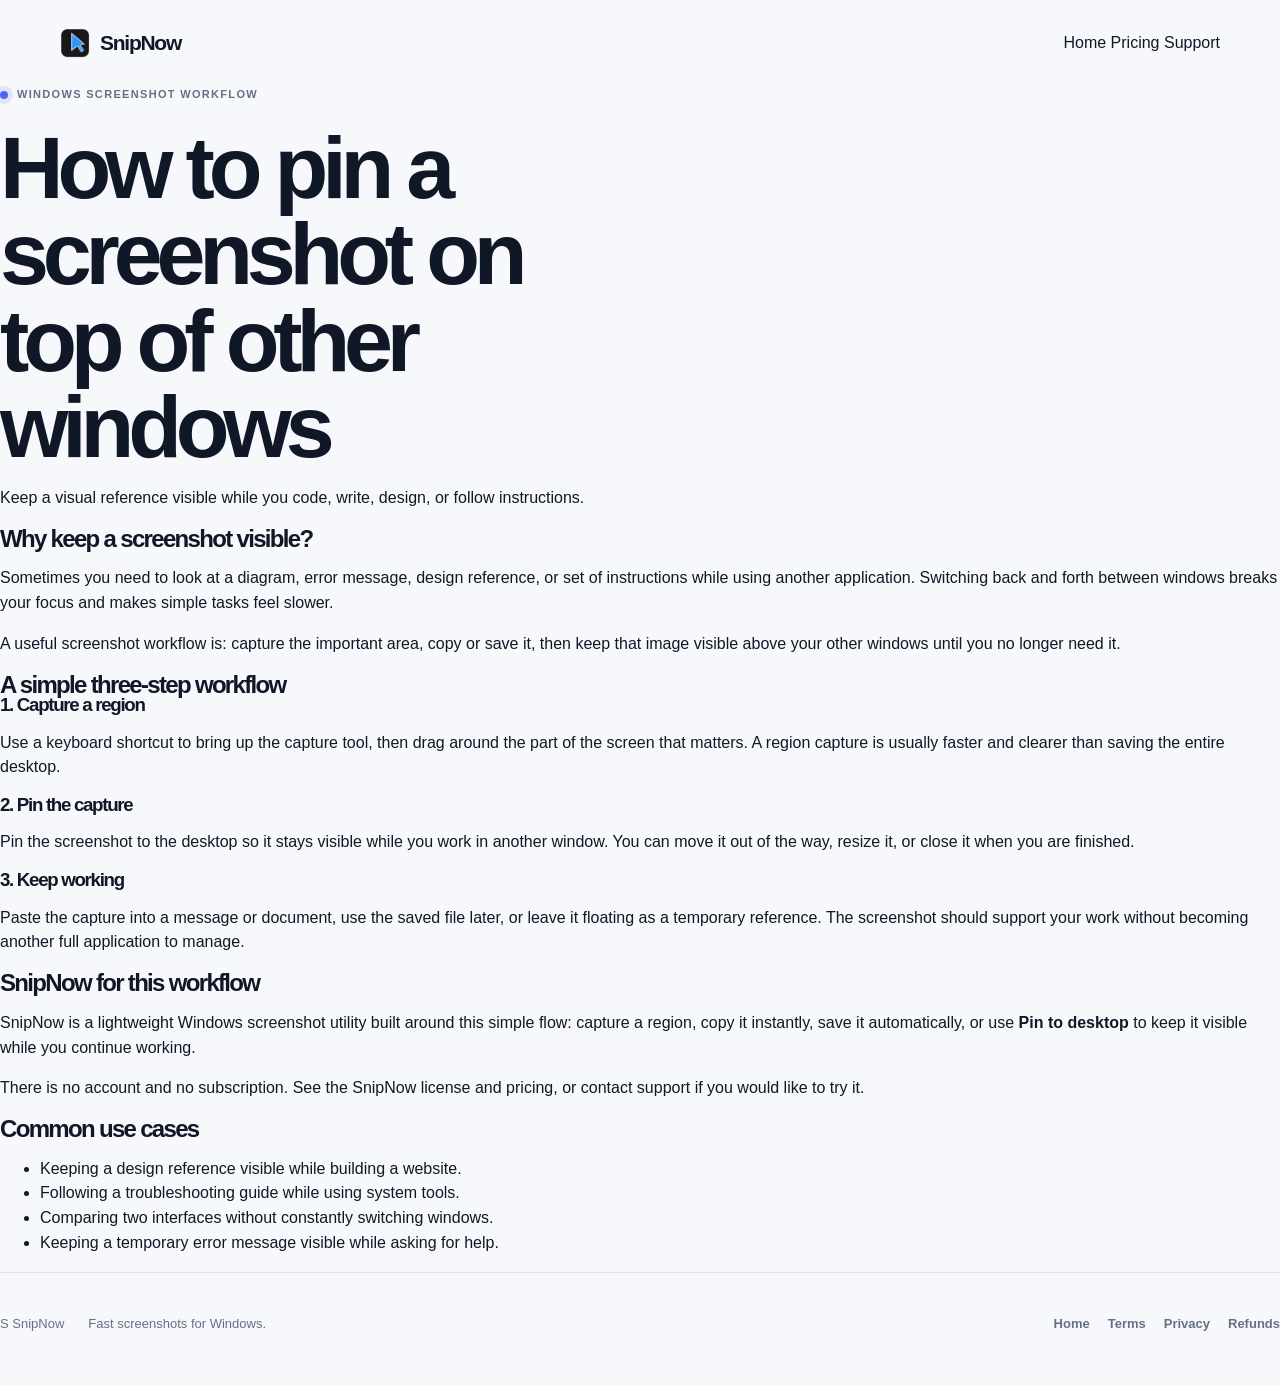
==== pin-screenshot-windows.html @ b0346d0e "Add free SEO and launch marketing assets" ====
<!doctype html>
<html lang="en">
  <head>
    <meta charset="utf-8" />
    <meta name="viewport" content="width=device-width, initial-scale=1" />
    <link rel="icon" href="logo.ico" />
    <link rel="canonical" href="https://johnwish1590.github.io/SnipNow/pin-screenshot-windows.html" />
    <meta name="description" content="Learn how to keep a screenshot visible above other windows on Windows while you work." />
    <meta property="og:title" content="How to Pin a Screenshot on Windows — SnipNow" />
    <meta property="og:description" content="A simple workflow for capturing a reference image and keeping it visible while you work." />
    <title>How to Pin a Screenshot on Windows — SnipNow</title>
    <link rel="preconnect" href="https://fonts.googleapis.com" />
    <link rel="preconnect" href="https://fonts.gstatic.com" crossorigin />
    <link href="https://fonts.googleapis.com/css2?family=DM+Sans:wght@400;500;600;700&family=Space+Grotesk:wght@500;600;700&display=swap" rel="stylesheet" />
    <link rel="stylesheet" href="styles.css" />
    <link rel="stylesheet" href="legal.css" />
  </head>
  <body class="legal-page">
    <header class="site-header legal-header">
      <a class="brand" href="index.html" aria-label="SnipNow home">
        <img src="logo.ico" alt="" />
        <span>SnipNow</span>
      </a>
      <nav class="legal-nav" aria-label="SnipNow navigation">
        <a href="index.html">Home</a>
        <a href="index.html#pricing">Pricing</a>
        <a href="mailto:johnwish1590@hotmail.com">Support</a>
      </nav>
    </header>

    <main class="legal-shell">
      <div class="legal-intro">
        <p class="eyebrow"><span class="eyebrow-dot"></span> Windows screenshot workflow</p>
        <h1>How to pin a screenshot on top of other windows</h1>
        <p class="legal-updated">Keep a visual reference visible while you code, write, design, or follow instructions.</p>
      </div>

      <article class="legal-content">
        <h2>Why keep a screenshot visible?</h2>
        <p>Sometimes you need to look at a diagram, error message, design reference, or set of instructions while using another application. Switching back and forth between windows breaks your focus and makes simple tasks feel slower.</p>
        <p>A useful screenshot workflow is: capture the important area, copy or save it, then keep that image visible above your other windows until you no longer need it.</p>

        <h2>A simple three-step workflow</h2>
        <h3>1. Capture a region</h3>
        <p>Use a keyboard shortcut to bring up the capture tool, then drag around the part of the screen that matters. A region capture is usually faster and clearer than saving the entire desktop.</p>

        <h3>2. Pin the capture</h3>
        <p>Pin the screenshot to the desktop so it stays visible while you work in another window. You can move it out of the way, resize it, or close it when you are finished.</p>

        <h3>3. Keep working</h3>
        <p>Paste the capture into a message or document, use the saved file later, or leave it floating as a temporary reference. The screenshot should support your work without becoming another full application to manage.</p>

        <h2>SnipNow for this workflow</h2>
        <p>SnipNow is a lightweight Windows screenshot utility built around this simple flow: capture a region, copy it instantly, save it automatically, or use <strong>Pin to desktop</strong> to keep it visible while you continue working.</p>
        <p>There is no account and no subscription. <a href="index.html#pricing">See the SnipNow license and pricing</a>, or <a href="mailto:johnwish1590@hotmail.com">contact support</a> if you would like to try it.</p>

        <h2>Common use cases</h2>
        <ul>
          <li>Keeping a design reference visible while building a website.</li>
          <li>Following a troubleshooting guide while using system tools.</li>
          <li>Comparing two interfaces without constantly switching windows.</li>
          <li>Keeping a temporary error message visible while asking for help.</li>
        </ul>
      </article>
    </main>

    <footer class="site-footer legal-footer legal-shell">
      <div class="footer-brand"><span class="footer-mark">S</span> SnipNow</div>
      <p>Fast screenshots for Windows.</p>
      <nav class="footer-links" aria-label="SnipNow links">
        <a href="index.html">Home</a>
        <a href="terms.html">Terms</a>
        <a href="privacy.html">Privacy</a>
        <a href="refund.html">Refunds</a>
      </nav>
    </footer>
  </body>
</html>
---- styles.css ----
:root {
  --page: #f7f8fb;
  --paper: #f7f8fb;
  --surface: #ffffff;
  --white: #ffffff;
  --ink: #101827;
  --muted: #667085;
  --line: #e1e6ee;
  --accent: #c9ef52;
  --accent-strong: #a9d630;
  --secondary: #5065f5;
  --blue: #5065f5;
  --hero-glow: #e7ebff;
  --shadow: 0 24px 70px rgba(16, 24, 39, .12);
  --radius: 18px;
  --heading: "Trebuchet MS", "Segoe UI", sans-serif;
}

* { box-sizing: border-box; }
html { scroll-behavior: smooth; }
body { margin: 0; color: var(--ink); background: var(--page); font-family: Inter, "Segoe UI", sans-serif; line-height: 1.55; transition: background .25s, color .25s; }
a { color: inherit; text-decoration: none; }
button { font: inherit; }
.page-width, .site-header { width: min(1160px, calc(100% - 48px)); margin-inline: auto; }

.preview-bar { position: sticky; z-index: 10; top: 0; display: flex; justify-content: center; align-items: center; gap: 18px; min-height: 46px; padding: 8px 16px; color: #d8deea; background: #101827; font-size: 12px; letter-spacing: .06em; text-transform: uppercase; }
.theme-switcher { display: flex; gap: 6px; flex-wrap: wrap; justify-content: center; }
.theme-button { border: 1px solid #39465b; border-radius: 999px; padding: 5px 11px; color: #aeb8c9; background: transparent; cursor: pointer; font-size: 11px; letter-spacing: .02em; text-transform: none; }
.theme-button:hover, .theme-button.is-active { color: #101827; border-color: var(--accent); background: var(--accent); }

.site-header { display: flex; align-items: center; justify-content: space-between; min-height: 86px; }
.brand { display: inline-flex; align-items: center; gap: 10px; font-family: var(--heading); font-size: 21px; font-weight: 800; letter-spacing: -.06em; }
.brand img { width: 30px; height: 30px; border-radius: 8px; }
.nav-links { display: flex; align-items: center; gap: 25px; color: var(--muted); font-size: 13px; font-weight: 700; }
.nav-links a:hover, .footer-links a:hover { color: var(--ink); }
.nav-cta { padding: 10px 14px; border-radius: 999px; color: var(--ink); background: var(--accent); }

.hero { display: grid; grid-template-columns: minmax(0, 1fr) minmax(400px, .9fr); align-items: center; gap: 9%; padding: 88px 0 118px; }
.eyebrow { display: flex; align-items: center; gap: 9px; margin: 0 0 22px; color: var(--muted); font-size: 11px; font-weight: 800; letter-spacing: .12em; text-transform: uppercase; }
.eyebrow span { width: 8px; height: 8px; border-radius: 50%; background: var(--secondary); box-shadow: 0 0 0 5px color-mix(in srgb, var(--secondary) 13%, transparent); }
h1, h2, h3 { margin: 0; font-family: var(--heading); line-height: .98; letter-spacing: -.07em; }
h1 { max-width: 650px; font-size: clamp(52px, 7vw, 88px); font-weight: 800; }
h1 strong, h2 em { color: var(--secondary); font-style: normal; }
.hero-text { max-width: 520px; margin: 30px 0 0; color: var(--muted); font-size: 18px; line-height: 1.65; }
.hero-actions { display: flex; flex-wrap: wrap; gap: 12px; margin-top: 36px; }
.button { display: inline-flex; justify-content: center; align-items: center; gap: 12px; border: 0; border-radius: 999px; padding: 14px 20px; font-weight: 800; transition: transform .18s, background .18s, color .18s; }
.button:hover { transform: translateY(-2px); }
.button-primary { color: var(--ink); background: var(--accent); box-shadow: 0 9px 23px color-mix(in srgb, var(--accent) 35%, transparent); }
.button-primary:hover { background: var(--accent-strong); }
.button-quiet { color: var(--muted); background: transparent; }
.button-quiet:hover { color: var(--ink); background: var(--surface); }
.trust-row { display: flex; flex-wrap: wrap; gap: 13px; margin-top: 26px; color: var(--muted); font-size: 12px; }
.trust-row span::before { content: "✓"; margin-right: 5px; color: var(--secondary); font-weight: 900; }

.product-preview { overflow: hidden; border: 1px solid color-mix(in srgb, var(--ink) 11%, transparent); border-radius: 22px; background: var(--surface); box-shadow: var(--shadow); transform: rotate(1.8deg); }
.preview-toolbar, .preview-footer { display: flex; align-items: center; justify-content: space-between; padding: 14px 17px; color: var(--muted); font-size: 12px; }
.preview-toolbar { border-bottom: 1px solid var(--line); }
.window-title { display: flex; align-items: center; gap: 7px; font-weight: 800; }
.window-title img { width: 18px; height: 18px; border-radius: 5px; }
.window-status { display: flex; align-items: center; gap: 6px; }
.window-status i { width: 7px; height: 7px; border-radius: 50%; background: #56c98b; }
.desktop-scene { position: relative; height: 360px; overflow: hidden; background: linear-gradient(135deg, #14203c, #29356a); }
.desktop-scene::before { content: ""; position: absolute; inset: 0; opacity: .24; background-image: linear-gradient(rgba(255,255,255,.12) 1px, transparent 1px), linear-gradient(90deg, rgba(255,255,255,.12) 1px, transparent 1px); background-size: 27px 27px; }
.scene-window { position: absolute; border-radius: 10px; background: rgba(255,255,255,.87); box-shadow: 0 18px 38px rgba(0,0,0,.2); }
.scene-window-back { inset: 52px 32px 74px 62px; opacity: .45; transform: rotate(-7deg); }
.scene-window-front { inset: 82px 76px 45px 86px; padding: 30px; }
.scene-heading { width: 42%; height: 10px; border-radius: 5px; background: #7b8dff; }
.scene-lines { display: grid; gap: 10px; margin-top: 29px; }
.scene-lines i { display: block; height: 7px; border-radius: 4px; background: #dce2ed; }
.scene-lines i:nth-child(2) { width: 75%; }.scene-lines i:nth-child(3) { width: 88%; }.scene-lines i:nth-child(4) { width: 58%; }
.selection-frame { position: absolute; z-index: 2; inset: 74px 48px 58px 74px; display: flex; align-items: flex-end; padding: 0 0 17px 18px; border: 2px solid var(--accent); box-shadow: 0 0 0 999px rgba(4, 9, 22, .31); }
.selection-frame span { padding: 6px 10px; border-radius: 5px; color: var(--ink); background: var(--accent); font-size: 11px; font-weight: 800; }
.cursor { position: absolute; z-index: 3; top: 55%; left: 61%; width: 0; height: 0; border-top: 18px solid white; border-right: 9px solid transparent; border-left: 9px solid transparent; transform: rotate(-34deg); filter: drop-shadow(0 2px 2px rgba(0,0,0,.35)); }
.preview-footer { border-top: 1px solid var(--line); justify-content: flex-start; gap: 9px; }.preview-footer span { display: grid; width: 20px; height: 20px; place-items: center; border-radius: 5px; color: var(--ink); background: var(--accent); font-size: 11px; font-weight: 900; }

.feature-section, .steps-section, .pricing-section, .faq-section { border-top: 1px solid var(--line); padding: 100px 0 116px; }
.section-heading h2, .pricing-copy h2 { font-size: clamp(43px, 5.2vw, 68px); }
.feature-grid { display: grid; grid-template-columns: repeat(3, 1fr); gap: 18px; margin-top: 58px; }
.feature-card { min-height: 190px; padding: 22px 22px 26px; border-top: 2px solid var(--secondary); background: color-mix(in srgb, var(--surface) 78%, transparent); }
.feature-card b { display: block; margin-bottom: 38px; color: var(--secondary); font-size: 12px; }.feature-card h3 { font-size: 24px; letter-spacing: -.05em; }.feature-card p, .step p, .pricing-copy > p { margin: 12px 0 0; color: var(--muted); font-size: 14px; }
.compact-heading { max-width: 450px; }
.steps-grid { display: grid; grid-template-columns: repeat(3, 1fr); gap: 18px; margin-top: 58px; }
.step { padding: 28px; border-radius: var(--radius); background: var(--surface); box-shadow: 0 12px 28px rgba(16,24,39,.05); }.step b { display: grid; width: 34px; height: 34px; place-items: center; margin-bottom: 32px; border-radius: 50%; color: var(--ink); background: var(--accent); }.step h3 { font-size: 25px; letter-spacing: -.05em; }

.pricing-section { display: grid; grid-template-columns: 1fr .82fr; align-items: center; gap: 10%; }.pricing-copy > p { max-width: 450px; margin-top: 26px; font-size: 17px; }.payment-note { display: grid; gap: 5px; max-width: 440px; margin-top: 27px; padding-left: 17px; border-left: 3px solid var(--accent-strong); color: var(--muted); font-size: 13px; }.payment-note strong { color: var(--ink); font-size: 14px; }
.price-card { padding: 34px; border-radius: 20px; color: var(--ink); background: var(--accent); box-shadow: 0 18px 42px color-mix(in srgb, var(--ink) 11%, transparent); }.price-card-top { display: flex; justify-content: space-between; align-items: center; gap: 12px; font-size: 14px; font-weight: 800; }.price-card-top small { padding: 5px 9px; border-radius: 999px; background: rgba(255,255,255,.55); font-size: 10px; letter-spacing: .09em; text-transform: uppercase; }.price { margin-top: 25px; font-family: var(--heading); font-size: 88px; font-weight: 800; letter-spacing: -.12em; line-height: .85; }.price sup { margin-right: 3px; font-size: 34px; vertical-align: top; }.price span { font-size: 44px; vertical-align: top; }.price-card > p { margin: 13px 0 28px; color: #536117; font-size: 13px; }.price-card .button { width: 100%; color: #fff; background: var(--ink); box-shadow: none; }.price-card .button:hover { background: #2a3953; }.price-footnote { display: block; min-height: 34px; margin-top: 13px; color: #536117; font-size: 11px; text-align: center; }
.faq-grid { display: grid; grid-template-columns: 1fr 1fr; gap: 0 50px; margin-top: 48px; }.faq-grid details { padding: 20px 0; border-bottom: 1px solid var(--line); }.faq-grid summary { cursor: pointer; font-weight: 800; }.faq-grid details p { margin: 9px 0 0; color: var(--muted); font-size: 14px; }
.site-footer { display: flex; align-items: center; gap: 24px; padding: 28px 0 38px; border-top: 1px solid var(--line); color: var(--muted); font-size: 13px; }.site-footer .brand { color: var(--ink); font-size: 17px; }.site-footer .brand img { width: 23px; height: 23px; border-radius: 6px; }.footer-links { display: flex; gap: 18px; margin-left: auto; font-weight: 700; }

/* Dark utility */
body[data-theme="dark"] { --page: #0b1020; --surface: #121a2d; --ink: #f2f5fb; --muted: #9aa8c0; --line: #26334c; --accent: #d8fa62; --accent-strong: #b9e743; --secondary: #8c9bff; --hero-glow: #1c2745; --shadow: 0 24px 70px rgba(0,0,0,.35); }.dark body {}
body[data-theme="dark"] .site-header, body[data-theme="dark"] .nav-links a:hover, body[data-theme="dark"] .footer-links a:hover { color: var(--ink); }.dark .product-preview {}
body[data-theme="dark"] .desktop-scene { background: linear-gradient(135deg, #111c3c, #152d33); }.dark .button-quiet {}
body[data-theme="dark"] .button-quiet:hover, body[data-theme="dark"] .feature-card, body[data-theme="dark"] .step, body[data-theme="dark"] .button-quiet:hover { background: var(--surface); }.dark .price-card {}

/* Warm creative */
body[data-theme="warm"] { --page: #fbf7f0; --surface: #fffdf9; --ink: #252033; --muted: #766f7d; --line: #eadfd5; --accent: #f7b76b; --accent-strong: #e99748; --secondary: #a55cc8; --hero-glow: #f7e6f6; --shadow: 0 24px 70px rgba(104, 69, 83, .14); --heading: Georgia, "Times New Roman", serif; }.warm .eyebrow {}
body[data-theme="warm"] h1, body[data-theme="warm"] h2, body[data-theme="warm"] h3 { letter-spacing: -.06em; }.warm .desktop-scene {}
body[data-theme="warm"] .desktop-scene { background: linear-gradient(135deg, #56416d, #cb779d); }.warm .product-preview {}
body[data-theme="warm"] .button-primary { color: #2b1f2c; }.warm .feature-card {}
body[data-theme="warm"] .feature-card { border-top-color: var(--secondary); }.warm .price-card {}

@media (max-width: 850px) { .hero, .pricing-section { grid-template-columns: 1fr; gap: 55px; }.feature-grid { grid-template-columns: 1fr 1fr; }.product-preview { max-width: 590px; width: 94%; justify-self: center; }.nav-links a:not(.nav-cta) { display: none; } }
@media (max-width: 560px) { .page-width, .site-header { width: min(100% - 32px, 1160px); }.preview-bar { align-items: flex-start; flex-direction: column; gap: 6px; padding-block: 10px; }.site-header { min-height: 72px; }.hero { padding: 55px 0 80px; }.hero-text { font-size: 16px; }.hero-actions { align-items: flex-start; flex-direction: column; }.desktop-scene { height: 275px; }.selection-frame { inset: 52px 29px 42px 48px; }.feature-grid, .steps-grid, .faq-grid { grid-template-columns: 1fr; }.feature-section, .steps-section, .pricing-section, .faq-section { padding-block: 72px 80px; }.price-card { padding: 27px; }.price { font-size: 70px; }.site-footer { align-items: flex-start; flex-wrap: wrap; gap: 12px 18px; }.footer-links { width: 100%; margin-left: 0; } }
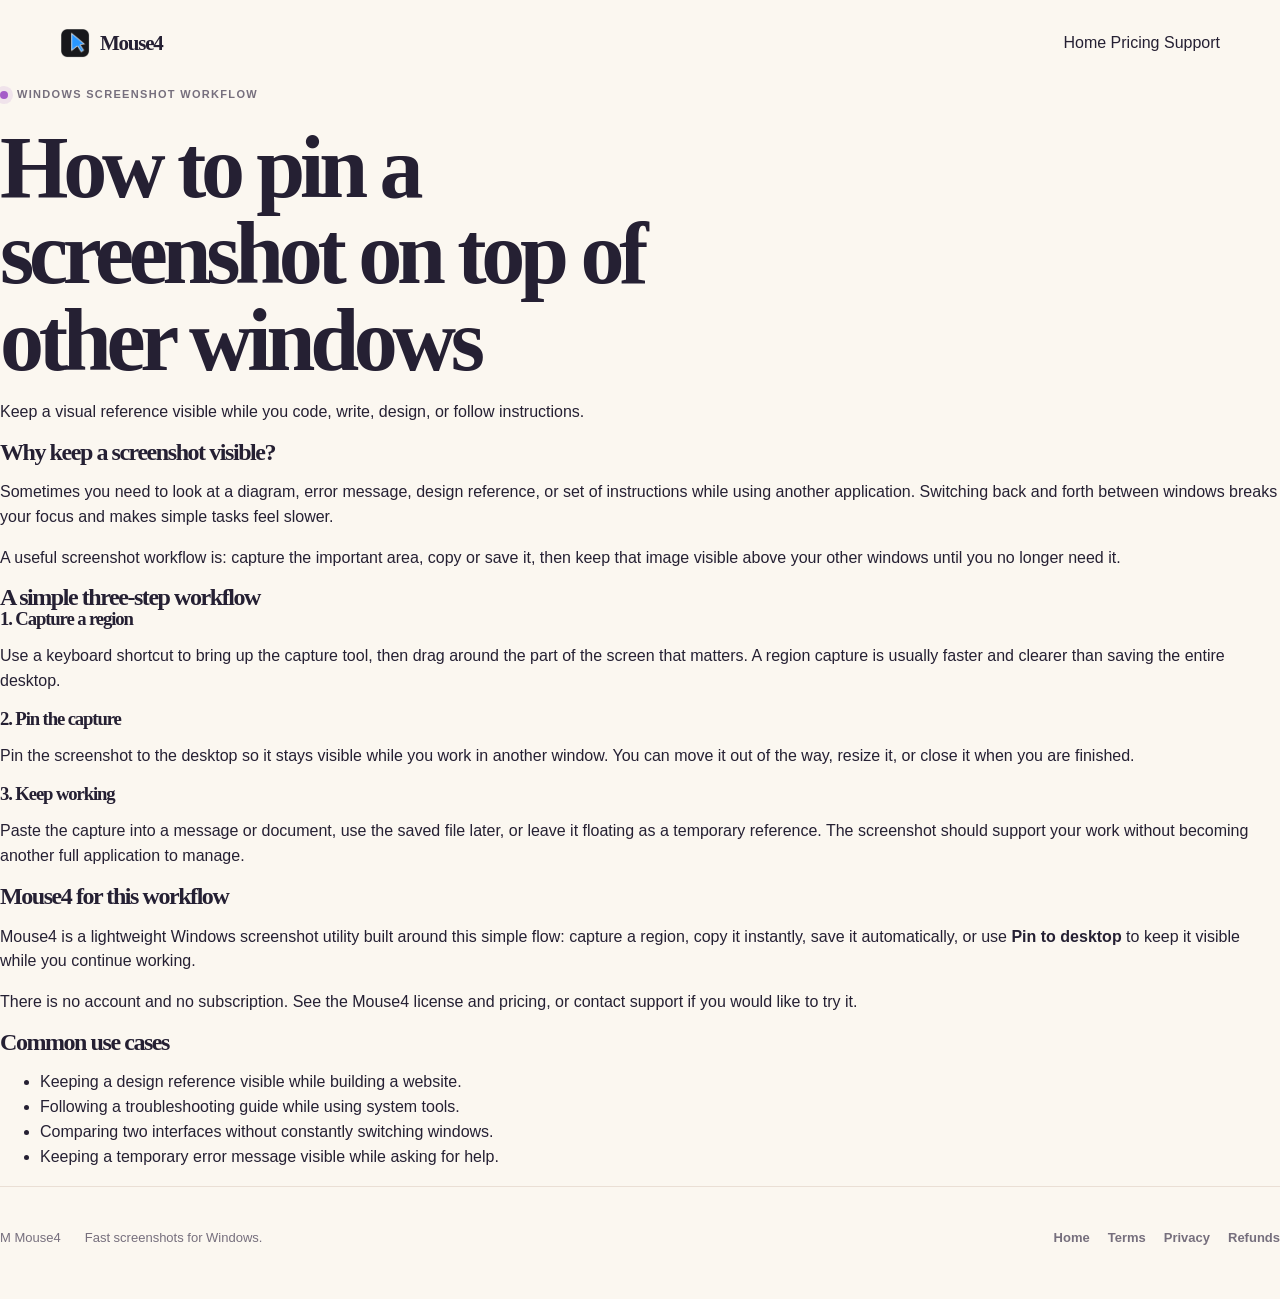
==== commit 3ce99c8d: "Rename public product to Mouse4 and update v1.0.11 links" ====
--- a/pin-screenshot-windows.html
+++ b/pin-screenshot-windows.html
@@ -4,11 +4,11 @@
     <meta charset="utf-8" />
     <meta name="viewport" content="width=device-width, initial-scale=1" />
     <link rel="icon" href="logo.ico" />
-    <link rel="canonical" href="https://johnwish1590.github.io/SnipNow/pin-screenshot-windows.html" />
+    <link rel="canonical" href="https://johnwish1590.github.io/Mouse4/pin-screenshot-windows.html" />
     <meta name="description" content="Learn how to keep a screenshot visible above other windows on Windows while you work." />
-    <meta property="og:title" content="How to Pin a Screenshot on Windows — SnipNow" />
+    <meta property="og:title" content="How to Pin a Screenshot on Windows — Mouse4" />
     <meta property="og:description" content="A simple workflow for capturing a reference image and keeping it visible while you work." />
-    <title>How to Pin a Screenshot on Windows — SnipNow</title>
+    <title>How to Pin a Screenshot on Windows — Mouse4</title>
     <link rel="preconnect" href="https://fonts.googleapis.com" />
     <link rel="preconnect" href="https://fonts.gstatic.com" crossorigin />
     <link href="https://fonts.googleapis.com/css2?family=DM+Sans:wght@400;500;600;700&family=Space+Grotesk:wght@500;600;700&display=swap" rel="stylesheet" />
@@ -17,11 +17,11 @@
   </head>
   <body class="legal-page">
     <header class="site-header legal-header">
-      <a class="brand" href="index.html" aria-label="SnipNow home">
+      <a class="brand" href="index.html" aria-label="Mouse4 home">
         <img src="logo.ico" alt="" />
-        <span>SnipNow</span>
+        <span>Mouse4</span>
       </a>
-      <nav class="legal-nav" aria-label="SnipNow navigation">
+      <nav class="legal-nav" aria-label="Mouse4 navigation">
         <a href="index.html">Home</a>
         <a href="index.html#pricing">Pricing</a>
         <a href="mailto:johnwish1590@hotmail.com">Support</a>
@@ -50,9 +50,9 @@
         <h3>3. Keep working</h3>
         <p>Paste the capture into a message or document, use the saved file later, or leave it floating as a temporary reference. The screenshot should support your work without becoming another full application to manage.</p>
 
-        <h2>SnipNow for this workflow</h2>
-        <p>SnipNow is a lightweight Windows screenshot utility built around this simple flow: capture a region, copy it instantly, save it automatically, or use <strong>Pin to desktop</strong> to keep it visible while you continue working.</p>
-        <p>There is no account and no subscription. <a href="index.html#pricing">See the SnipNow license and pricing</a>, or <a href="mailto:johnwish1590@hotmail.com">contact support</a> if you would like to try it.</p>
+        <h2>Mouse4 for this workflow</h2>
+        <p>Mouse4 is a lightweight Windows screenshot utility built around this simple flow: capture a region, copy it instantly, save it automatically, or use <strong>Pin to desktop</strong> to keep it visible while you continue working.</p>
+        <p>There is no account and no subscription. <a href="index.html#pricing">See the Mouse4 license and pricing</a>, or <a href="mailto:johnwish1590@hotmail.com">contact support</a> if you would like to try it.</p>
 
         <h2>Common use cases</h2>
         <ul>
@@ -65,9 +65,9 @@
     </main>
 
     <footer class="site-footer legal-footer legal-shell">
-      <div class="footer-brand"><span class="footer-mark">S</span> SnipNow</div>
+      <div class="footer-brand"><span class="footer-mark">M</span> Mouse4</div>
       <p>Fast screenshots for Windows.</p>
-      <nav class="footer-links" aria-label="SnipNow links">
+      <nav class="footer-links" aria-label="Mouse4 links">
         <a href="index.html">Home</a>
         <a href="terms.html">Terms</a>
         <a href="privacy.html">Privacy</a>
--- a/styles.css
+++ b/styles.css
@@ -1,32 +1,24 @@
 :root {
-  --page: #f7f8fb;
-  --paper: #f7f8fb;
-  --surface: #ffffff;
-  --white: #ffffff;
-  --ink: #101827;
-  --muted: #667085;
-  --line: #e1e6ee;
-  --accent: #c9ef52;
-  --accent-strong: #a9d630;
-  --secondary: #5065f5;
-  --blue: #5065f5;
-  --hero-glow: #e7ebff;
-  --shadow: 0 24px 70px rgba(16, 24, 39, .12);
+  --page: #fbf7f0;
+  --surface: #fffdf9;
+  --ink: #252033;
+  --muted: #766f7d;
+  --line: #eadfd5;
+  --accent: #f7b76b;
+  --accent-strong: #e99748;
+  --secondary: #a55cc8;
+  --secondary-soft: #f2e5f4;
+  --shadow: 0 24px 70px rgba(104, 69, 83, .14);
   --radius: 18px;
-  --heading: "Trebuchet MS", "Segoe UI", sans-serif;
+  --heading: Georgia, "Times New Roman", serif;
 }
 
 * { box-sizing: border-box; }
 html { scroll-behavior: smooth; }
-body { margin: 0; color: var(--ink); background: var(--page); font-family: Inter, "Segoe UI", sans-serif; line-height: 1.55; transition: background .25s, color .25s; }
+body { margin: 0; color: var(--ink); background: var(--page); font-family: Inter, "Segoe UI", sans-serif; line-height: 1.55; }
 a { color: inherit; text-decoration: none; }
 button { font: inherit; }
 .page-width, .site-header { width: min(1160px, calc(100% - 48px)); margin-inline: auto; }
-
-.preview-bar { position: sticky; z-index: 10; top: 0; display: flex; justify-content: center; align-items: center; gap: 18px; min-height: 46px; padding: 8px 16px; color: #d8deea; background: #101827; font-size: 12px; letter-spacing: .06em; text-transform: uppercase; }
-.theme-switcher { display: flex; gap: 6px; flex-wrap: wrap; justify-content: center; }
-.theme-button { border: 1px solid #39465b; border-radius: 999px; padding: 5px 11px; color: #aeb8c9; background: transparent; cursor: pointer; font-size: 11px; letter-spacing: .02em; text-transform: none; }
-.theme-button:hover, .theme-button.is-active { color: #101827; border-color: var(--accent); background: var(--accent); }
 
 .site-header { display: flex; align-items: center; justify-content: space-between; min-height: 86px; }
 .brand { display: inline-flex; align-items: center; gap: 10px; font-family: var(--heading); font-size: 21px; font-weight: 800; letter-spacing: -.06em; }
@@ -35,70 +27,128 @@
 .nav-links a:hover, .footer-links a:hover { color: var(--ink); }
 .nav-cta { padding: 10px 14px; border-radius: 999px; color: var(--ink); background: var(--accent); }
 
-.hero { display: grid; grid-template-columns: minmax(0, 1fr) minmax(400px, .9fr); align-items: center; gap: 9%; padding: 88px 0 118px; }
+.hero { display: grid; grid-template-columns: minmax(0, 1fr) minmax(400px, .9fr); align-items: center; gap: 9%; padding: 78px 0 96px; }
 .eyebrow { display: flex; align-items: center; gap: 9px; margin: 0 0 22px; color: var(--muted); font-size: 11px; font-weight: 800; letter-spacing: .12em; text-transform: uppercase; }
-.eyebrow span { width: 8px; height: 8px; border-radius: 50%; background: var(--secondary); box-shadow: 0 0 0 5px color-mix(in srgb, var(--secondary) 13%, transparent); }
-h1, h2, h3 { margin: 0; font-family: var(--heading); line-height: .98; letter-spacing: -.07em; }
+.eyebrow span { width: 8px; height: 8px; border-radius: 50%; background: var(--secondary); box-shadow: 0 0 0 5px rgba(165, 92, 200, .13); }
+h1, h2, h3 { margin: 0; font-family: var(--heading); line-height: .98; letter-spacing: -.06em; }
 h1 { max-width: 650px; font-size: clamp(52px, 7vw, 88px); font-weight: 800; }
 h1 strong, h2 em { color: var(--secondary); font-style: normal; }
 .hero-text { max-width: 520px; margin: 30px 0 0; color: var(--muted); font-size: 18px; line-height: 1.65; }
-.hero-actions { display: flex; flex-wrap: wrap; gap: 12px; margin-top: 36px; }
+.hero-actions { display: flex; flex-wrap: wrap; gap: 12px; margin-top: 31px; }
 .button { display: inline-flex; justify-content: center; align-items: center; gap: 12px; border: 0; border-radius: 999px; padding: 14px 20px; font-weight: 800; transition: transform .18s, background .18s, color .18s; }
 .button:hover { transform: translateY(-2px); }
-.button-primary { color: var(--ink); background: var(--accent); box-shadow: 0 9px 23px color-mix(in srgb, var(--accent) 35%, transparent); }
+.button-primary { color: #2b1f2c; background: var(--accent); box-shadow: 0 9px 23px rgba(233, 151, 72, .25); }
 .button-primary:hover { background: var(--accent-strong); }
 .button-quiet { color: var(--muted); background: transparent; }
 .button-quiet:hover { color: var(--ink); background: var(--surface); }
-.trust-row { display: flex; flex-wrap: wrap; gap: 13px; margin-top: 26px; color: var(--muted); font-size: 12px; }
+.trial-note { margin-top: 18px; color: var(--muted); font-size: 13px; }
+.trial-note strong { color: var(--ink); }
+.hero-release { display: flex; flex-wrap: wrap; align-items: center; gap: 8px 16px; margin-top: 14px; color: var(--muted); font-size: 12px; }
+.hero-release a { color: var(--secondary); font-weight: 800; }
+.hero-release a:hover { color: var(--ink); }
+.trust-row { display: flex; flex-wrap: wrap; gap: 13px; margin-top: 17px; color: var(--muted); font-size: 12px; }
 .trust-row span::before { content: "✓"; margin-right: 5px; color: var(--secondary); font-weight: 900; }
 
-.product-preview { overflow: hidden; border: 1px solid color-mix(in srgb, var(--ink) 11%, transparent); border-radius: 22px; background: var(--surface); box-shadow: var(--shadow); transform: rotate(1.8deg); }
+.product-preview { overflow: hidden; border: 1px solid rgba(37, 32, 51, .11); border-radius: 22px; background: var(--surface); box-shadow: var(--shadow); transform: rotate(1.8deg); }
 .preview-toolbar, .preview-footer { display: flex; align-items: center; justify-content: space-between; padding: 14px 17px; color: var(--muted); font-size: 12px; }
 .preview-toolbar { border-bottom: 1px solid var(--line); }
 .window-title { display: flex; align-items: center; gap: 7px; font-weight: 800; }
 .window-title img { width: 18px; height: 18px; border-radius: 5px; }
 .window-status { display: flex; align-items: center; gap: 6px; }
 .window-status i { width: 7px; height: 7px; border-radius: 50%; background: #56c98b; }
-.desktop-scene { position: relative; height: 360px; overflow: hidden; background: linear-gradient(135deg, #14203c, #29356a); }
-.desktop-scene::before { content: ""; position: absolute; inset: 0; opacity: .24; background-image: linear-gradient(rgba(255,255,255,.12) 1px, transparent 1px), linear-gradient(90deg, rgba(255,255,255,.12) 1px, transparent 1px); background-size: 27px 27px; }
-.scene-window { position: absolute; border-radius: 10px; background: rgba(255,255,255,.87); box-shadow: 0 18px 38px rgba(0,0,0,.2); }
-.scene-window-back { inset: 52px 32px 74px 62px; opacity: .45; transform: rotate(-7deg); }
-.scene-window-front { inset: 82px 76px 45px 86px; padding: 30px; }
-.scene-heading { width: 42%; height: 10px; border-radius: 5px; background: #7b8dff; }
-.scene-lines { display: grid; gap: 10px; margin-top: 29px; }
-.scene-lines i { display: block; height: 7px; border-radius: 4px; background: #dce2ed; }
-.scene-lines i:nth-child(2) { width: 75%; }.scene-lines i:nth-child(3) { width: 88%; }.scene-lines i:nth-child(4) { width: 58%; }
-.selection-frame { position: absolute; z-index: 2; inset: 74px 48px 58px 74px; display: flex; align-items: flex-end; padding: 0 0 17px 18px; border: 2px solid var(--accent); box-shadow: 0 0 0 999px rgba(4, 9, 22, .31); }
-.selection-frame span { padding: 6px 10px; border-radius: 5px; color: var(--ink); background: var(--accent); font-size: 11px; font-weight: 800; }
-.cursor { position: absolute; z-index: 3; top: 55%; left: 61%; width: 0; height: 0; border-top: 18px solid white; border-right: 9px solid transparent; border-left: 9px solid transparent; transform: rotate(-34deg); filter: drop-shadow(0 2px 2px rgba(0,0,0,.35)); }
-.preview-footer { border-top: 1px solid var(--line); justify-content: flex-start; gap: 9px; }.preview-footer span { display: grid; width: 20px; height: 20px; place-items: center; border-radius: 5px; color: var(--ink); background: var(--accent); font-size: 11px; font-weight: 900; }
+.desktop-scene { position: relative; height: 360px; overflow: hidden; background: #56416d; }
+.desktop-scene::before { content: ""; position: absolute; z-index: 4; inset: 0; pointer-events: none; box-shadow: inset 0 0 70px rgba(5, 8, 20, .2); }
+.demo-frame { position: absolute; inset: 0; width: 100%; height: 100%; object-fit: cover; opacity: 0; animation: snip-demo-frame 12s infinite; }
+.demo-frame-base { animation-delay: 0s; }
+.demo-frame-selection { animation-delay: 4s; }
+.demo-frame-pinned { animation-delay: 8s; }
+.demo-caption { position: absolute; z-index: 5; left: 18px; bottom: 17px; padding: 7px 10px; border-radius: 6px; color: #fff; background: rgba(20, 24, 39, .82); font-size: 11px; font-weight: 800; letter-spacing: .01em; opacity: 0; animation: snip-demo-caption 12s infinite; }
+.demo-caption-base { animation-delay: 0s; }
+.demo-caption-selection { animation-delay: 4s; }
+.demo-caption-pinned { animation-delay: 8s; }
+@keyframes snip-demo-frame { 0%, 23% { opacity: 1; } 30%, 100% { opacity: 0; } }
+@keyframes snip-demo-caption { 0%, 23% { opacity: 1; transform: translateY(0); } 30%, 100% { opacity: 0; transform: translateY(4px); } }
+@media (prefers-reduced-motion: reduce) { .demo-frame, .demo-caption { animation: none; } .demo-frame { display: none; } .demo-frame-pinned, .demo-caption-pinned { display: block; opacity: 1; } .demo-caption-pinned { transform: none; } }
+.preview-footer { border-top: 1px solid var(--line); justify-content: flex-start; gap: 9px; }
+.preview-footer span { display: grid; width: 20px; height: 20px; place-items: center; border-radius: 5px; color: var(--ink); background: var(--accent); font-size: 11px; font-weight: 900; }
 
-.feature-section, .steps-section, .pricing-section, .faq-section { border-top: 1px solid var(--line); padding: 100px 0 116px; }
 .section-heading h2, .pricing-copy h2 { font-size: clamp(43px, 5.2vw, 68px); }
-.feature-grid { display: grid; grid-template-columns: repeat(3, 1fr); gap: 18px; margin-top: 58px; }
-.feature-card { min-height: 190px; padding: 22px 22px 26px; border-top: 2px solid var(--secondary); background: color-mix(in srgb, var(--surface) 78%, transparent); }
-.feature-card b { display: block; margin-bottom: 38px; color: var(--secondary); font-size: 12px; }.feature-card h3 { font-size: 24px; letter-spacing: -.05em; }.feature-card p, .step p, .pricing-copy > p { margin: 12px 0 0; color: var(--muted); font-size: 14px; }
+
+.feature-section, .steps-section, .pricing-section, .faq-section { border-top: 1px solid var(--line); padding: 92px 0 104px; }
+.feature-grid { display: grid; grid-template-columns: repeat(3, 1fr); gap: 18px; margin-top: 48px; }
+.feature-card { min-height: 205px; padding: 22px 22px 26px; border-top: 2px solid var(--secondary); background: rgba(255, 253, 249, .75); }
+.feature-card b { display: block; margin-bottom: 38px; color: var(--secondary); font-size: 11px; letter-spacing: .08em; }
+.feature-card h3 { font-size: 25px; }
+.feature-card p, .step p, .pricing-copy > p { margin: 12px 0 0; color: var(--muted); font-size: 14px; }
+.feature-card-plus { display: grid; grid-column: 1 / -1; grid-template-columns: minmax(170px, .65fr) minmax(0, 1.35fr); grid-template-rows: auto 1fr; column-gap: 28px; align-items: center; min-height: 166px; padding: 28px 30px; border: 1px solid rgba(233, 151, 72, .55); border-top: 3px solid var(--accent-strong); border-radius: var(--radius); background: #fff5e8; box-shadow: 0 14px 30px rgba(104, 69, 83, .07); }
+.feature-card-plus b { color: #b66d28; }
+.feature-card-plus b { grid-row: 1 / -1; align-self: start; margin-bottom: 0; }
+.feature-card-plus h3 { font-size: clamp(30px, 3vw, 42px); }
+.feature-card-plus p { max-width: 700px; margin-top: 10px; font-size: 16px; }
+.included-row { display: flex; flex-wrap: wrap; align-items: center; gap: 10px 22px; margin-top: 25px; color: var(--muted); font-size: 12px; }
+.included-row strong { color: var(--ink); }
+.included-row span::before { content: "✓"; margin-right: 5px; color: var(--secondary); font-weight: 900; }
 .compact-heading { max-width: 450px; }
-.steps-grid { display: grid; grid-template-columns: repeat(3, 1fr); gap: 18px; margin-top: 58px; }
-.step { padding: 28px; border-radius: var(--radius); background: var(--surface); box-shadow: 0 12px 28px rgba(16,24,39,.05); }.step b { display: grid; width: 34px; height: 34px; place-items: center; margin-bottom: 32px; border-radius: 50%; color: var(--ink); background: var(--accent); }.step h3 { font-size: 25px; letter-spacing: -.05em; }
+.steps-grid { display: grid; grid-template-columns: repeat(3, 1fr); gap: 18px; margin-top: 48px; }
+.step { padding: 28px; border-radius: var(--radius); background: var(--surface); box-shadow: 0 12px 28px rgba(16, 24, 39, .05); }
+.step b { display: grid; width: 34px; height: 34px; place-items: center; margin-bottom: 32px; border-radius: 50%; color: var(--ink); background: var(--accent); }
+.step h3 { font-size: 25px; }
 
-.pricing-section { display: grid; grid-template-columns: 1fr .82fr; align-items: center; gap: 10%; }.pricing-copy > p { max-width: 450px; margin-top: 26px; font-size: 17px; }.payment-note { display: grid; gap: 5px; max-width: 440px; margin-top: 27px; padding-left: 17px; border-left: 3px solid var(--accent-strong); color: var(--muted); font-size: 13px; }.payment-note strong { color: var(--ink); font-size: 14px; }
-.price-card { padding: 34px; border-radius: 20px; color: var(--ink); background: var(--accent); box-shadow: 0 18px 42px color-mix(in srgb, var(--ink) 11%, transparent); }.price-card-top { display: flex; justify-content: space-between; align-items: center; gap: 12px; font-size: 14px; font-weight: 800; }.price-card-top small { padding: 5px 9px; border-radius: 999px; background: rgba(255,255,255,.55); font-size: 10px; letter-spacing: .09em; text-transform: uppercase; }.price { margin-top: 25px; font-family: var(--heading); font-size: 88px; font-weight: 800; letter-spacing: -.12em; line-height: .85; }.price sup { margin-right: 3px; font-size: 34px; vertical-align: top; }.price span { font-size: 44px; vertical-align: top; }.price-card > p { margin: 13px 0 28px; color: #536117; font-size: 13px; }.price-card .button { width: 100%; color: #fff; background: var(--ink); box-shadow: none; }.price-card .button:hover { background: #2a3953; }.price-footnote { display: block; min-height: 34px; margin-top: 13px; color: #536117; font-size: 11px; text-align: center; }
-.faq-grid { display: grid; grid-template-columns: 1fr 1fr; gap: 0 50px; margin-top: 48px; }.faq-grid details { padding: 20px 0; border-bottom: 1px solid var(--line); }.faq-grid summary { cursor: pointer; font-weight: 800; }.faq-grid details p { margin: 9px 0 0; color: var(--muted); font-size: 14px; }
-.site-footer { display: flex; align-items: center; gap: 24px; padding: 28px 0 38px; border-top: 1px solid var(--line); color: var(--muted); font-size: 13px; }.site-footer .brand { color: var(--ink); font-size: 17px; }.site-footer .brand img { width: 23px; height: 23px; border-radius: 6px; }.footer-links { display: flex; gap: 18px; margin-left: auto; font-weight: 700; }
+.pricing-section { display: grid; grid-template-columns: 1fr .82fr; align-items: center; gap: 10%; }
+.pricing-copy > p { max-width: 450px; margin-top: 26px; font-size: 17px; }
+.payment-note { display: grid; gap: 5px; max-width: 440px; margin-top: 27px; padding-left: 17px; border-left: 3px solid var(--accent-strong); color: var(--muted); font-size: 13px; }
+.payment-note strong { color: var(--ink); font-size: 14px; }
+.price-card { padding: 34px; border-radius: 20px; color: var(--ink); background: var(--accent); box-shadow: 0 18px 42px rgba(104, 69, 83, .11); }
+.price-card-top { display: flex; justify-content: space-between; align-items: center; gap: 12px; font-size: 14px; font-weight: 800; }
+.price-card-top small { padding: 5px 9px; border-radius: 999px; background: rgba(255, 255, 255, .55); font-size: 10px; letter-spacing: .09em; text-transform: uppercase; }
+.price { margin-top: 25px; font-family: var(--heading); font-size: 88px; font-weight: 800; letter-spacing: -.12em; line-height: .85; }
+.price sup { margin-right: 3px; font-size: 34px; vertical-align: top; }
+.price span { font-size: 44px; vertical-align: top; }
+.price-card > p { margin: 13px 0 22px; color: #536117; font-size: 13px; }
+.payment-options { display: grid; gap: 10px; }
+.payment-option { display: grid; grid-template-columns: minmax(0, 1fr) 122px; align-items: center; gap: 12px; padding: 13px; border-radius: 14px; background: rgba(255, 255, 255, .42); }
+.payment-option-copy { min-width: 0; }
+.payment-option-copy strong, .payment-option-copy small { display: block; }
+.payment-option-copy strong { font-size: 14px; }
+.payment-option-copy small { margin-top: 3px; color: #536117; font-size: 10px; }
+.payment-option .button { width: 100%; margin-top: 10px; padding: 10px 12px; color: #fff; background: var(--ink); box-shadow: none; font-size: 12px; }
+.payment-option .button:hover { background: #4b3e5c; }
+.qr-details { display: grid; justify-items: center; align-self: center; gap: 5px; color: #536117; font-size: 10px; font-weight: 800; text-align: center; }
+.payment-qr { width: 118px; height: 118px; padding: 4px; border-radius: 8px; background: #fff; }
+.price-footnote { display: block; min-height: 34px; margin-top: 13px; color: #536117; font-size: 11px; text-align: center; }
 
-/* Dark utility */
-body[data-theme="dark"] { --page: #0b1020; --surface: #121a2d; --ink: #f2f5fb; --muted: #9aa8c0; --line: #26334c; --accent: #d8fa62; --accent-strong: #b9e743; --secondary: #8c9bff; --hero-glow: #1c2745; --shadow: 0 24px 70px rgba(0,0,0,.35); }.dark body {}
-body[data-theme="dark"] .site-header, body[data-theme="dark"] .nav-links a:hover, body[data-theme="dark"] .footer-links a:hover { color: var(--ink); }.dark .product-preview {}
-body[data-theme="dark"] .desktop-scene { background: linear-gradient(135deg, #111c3c, #152d33); }.dark .button-quiet {}
-body[data-theme="dark"] .button-quiet:hover, body[data-theme="dark"] .feature-card, body[data-theme="dark"] .step, body[data-theme="dark"] .button-quiet:hover { background: var(--surface); }.dark .price-card {}
+.faq-grid { display: grid; grid-template-columns: 1fr 1fr; gap: 0 50px; margin-top: 48px; }
+.faq-grid details { padding: 20px 0; border-bottom: 1px solid var(--line); }
+.faq-grid summary { cursor: pointer; font-weight: 800; }
+.faq-grid details p { margin: 9px 0 0; color: var(--muted); font-size: 14px; }
+.site-footer { display: flex; align-items: center; gap: 24px; padding: 28px 0 38px; border-top: 1px solid var(--line); color: var(--muted); font-size: 13px; }
+.site-footer .brand { color: var(--ink); font-size: 17px; }
+.site-footer .brand img { width: 23px; height: 23px; border-radius: 6px; }
+.footer-links { display: flex; gap: 18px; margin-left: auto; font-weight: 700; }
 
-/* Warm creative */
-body[data-theme="warm"] { --page: #fbf7f0; --surface: #fffdf9; --ink: #252033; --muted: #766f7d; --line: #eadfd5; --accent: #f7b76b; --accent-strong: #e99748; --secondary: #a55cc8; --hero-glow: #f7e6f6; --shadow: 0 24px 70px rgba(104, 69, 83, .14); --heading: Georgia, "Times New Roman", serif; }.warm .eyebrow {}
-body[data-theme="warm"] h1, body[data-theme="warm"] h2, body[data-theme="warm"] h3 { letter-spacing: -.06em; }.warm .desktop-scene {}
-body[data-theme="warm"] .desktop-scene { background: linear-gradient(135deg, #56416d, #cb779d); }.warm .product-preview {}
-body[data-theme="warm"] .button-primary { color: #2b1f2c; }.warm .feature-card {}
-body[data-theme="warm"] .feature-card { border-top-color: var(--secondary); }.warm .price-card {}
+@media (max-width: 850px) {
+  .hero, .pricing-section { grid-template-columns: 1fr; gap: 48px; }
+  .feature-grid { grid-template-columns: repeat(3, minmax(0, 1fr)); }
+  .product-preview { max-width: 590px; width: 94%; justify-self: center; }
+  .nav-links a:not(.nav-cta) { display: none; }
+}
 
-@media (max-width: 850px) { .hero, .pricing-section { grid-template-columns: 1fr; gap: 55px; }.feature-grid { grid-template-columns: 1fr 1fr; }.product-preview { max-width: 590px; width: 94%; justify-self: center; }.nav-links a:not(.nav-cta) { display: none; } }
-@media (max-width: 560px) { .page-width, .site-header { width: min(100% - 32px, 1160px); }.preview-bar { align-items: flex-start; flex-direction: column; gap: 6px; padding-block: 10px; }.site-header { min-height: 72px; }.hero { padding: 55px 0 80px; }.hero-text { font-size: 16px; }.hero-actions { align-items: flex-start; flex-direction: column; }.desktop-scene { height: 275px; }.selection-frame { inset: 52px 29px 42px 48px; }.feature-grid, .steps-grid, .faq-grid { grid-template-columns: 1fr; }.feature-section, .steps-section, .pricing-section, .faq-section { padding-block: 72px 80px; }.price-card { padding: 27px; }.price { font-size: 70px; }.site-footer { align-items: flex-start; flex-wrap: wrap; gap: 12px 18px; }.footer-links { width: 100%; margin-left: 0; } }
+@media (max-width: 560px) {
+  .page-width, .site-header { width: min(100% - 32px, 1160px); }
+  .site-header { min-height: 72px; }
+  .hero { padding: 55px 0 70px; }
+  .hero-text { font-size: 16px; }
+  .hero-actions { align-items: flex-start; flex-direction: column; }
+  .hero-actions .button { width: 100%; }
+  .desktop-scene { height: 275px; }
+  .feature-section, .steps-section, .pricing-section, .faq-section { padding-block: 72px 80px; }
+  .feature-grid, .steps-grid, .faq-grid { grid-template-columns: 1fr; }
+  .feature-card-plus { display: block; }
+  .feature-card-plus b { margin-bottom: 22px; }
+  .payment-option { grid-template-columns: 1fr; }
+  .qr-details { justify-self: center; }
+  .price-card { padding: 27px; }
+  .price { font-size: 70px; }
+  .site-footer { align-items: flex-start; flex-wrap: wrap; gap: 12px 18px; }
+  .footer-links { width: 100%; margin-left: 0; flex-wrap: wrap; gap: 10px 16px; }
+}
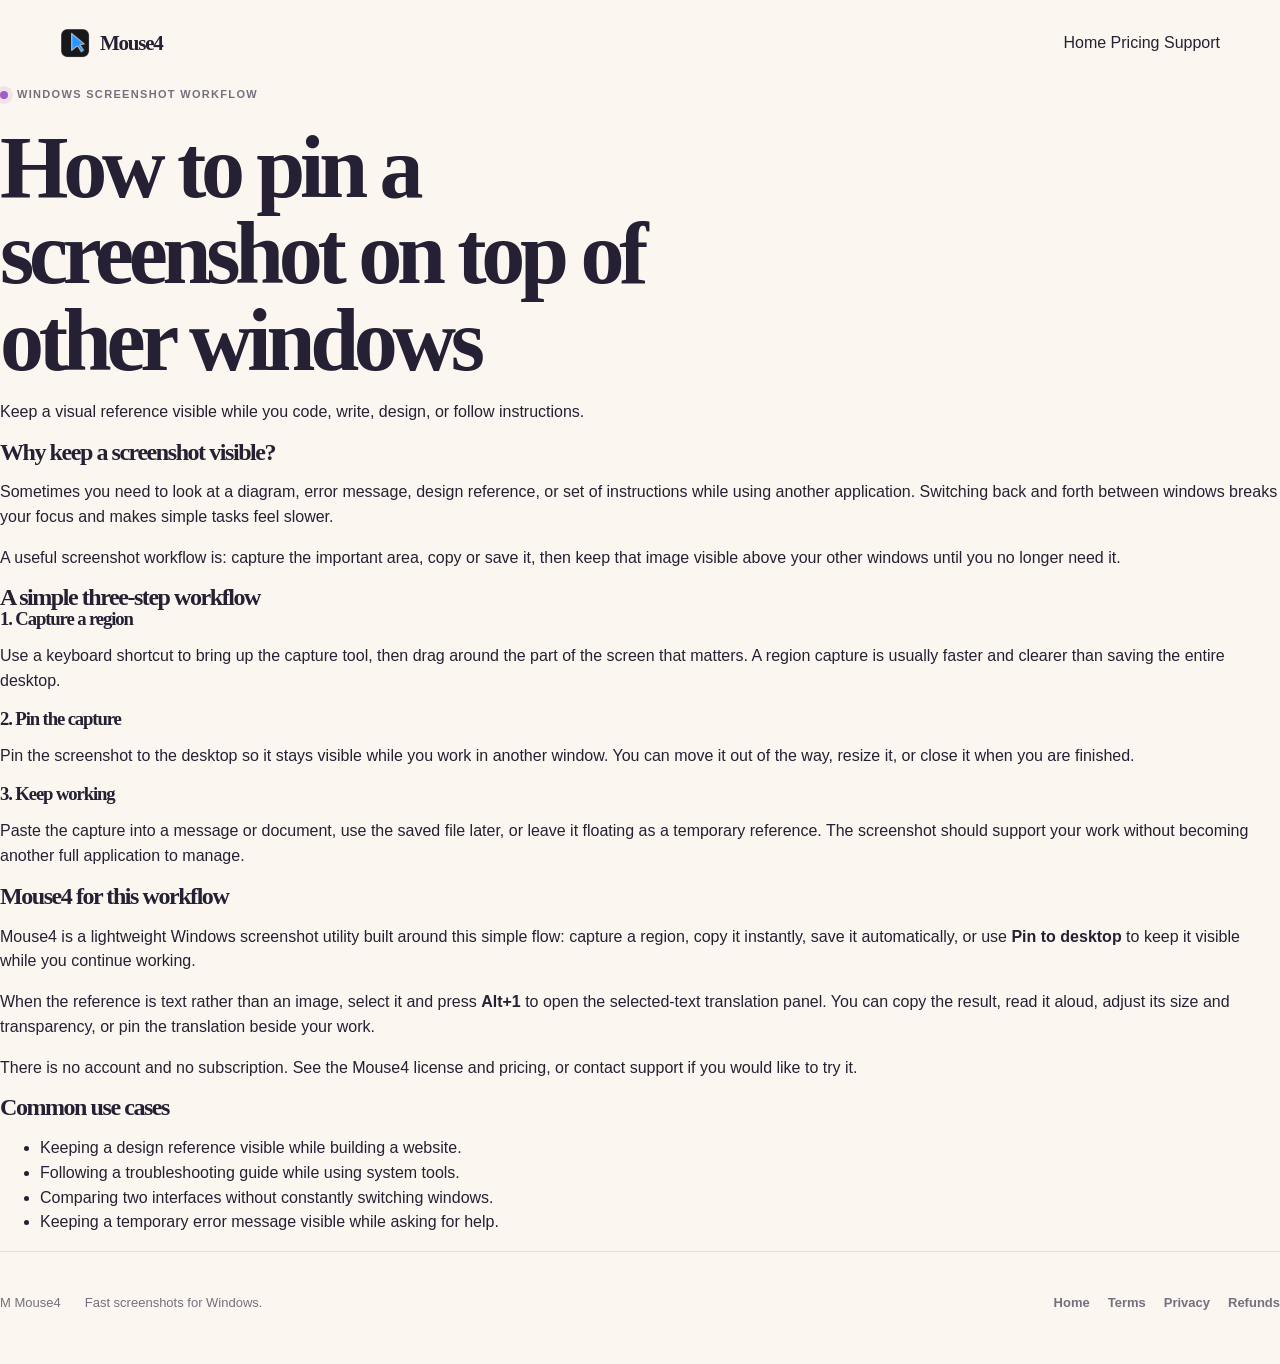
==== commit 9cbf0d6d: "Update Mouse4 workflow guide" ====
--- a/pin-screenshot-windows.html
+++ b/pin-screenshot-windows.html
@@ -52,6 +52,7 @@
 
         <h2>Mouse4 for this workflow</h2>
         <p>Mouse4 is a lightweight Windows screenshot utility built around this simple flow: capture a region, copy it instantly, save it automatically, or use <strong>Pin to desktop</strong> to keep it visible while you continue working.</p>
+        <p>When the reference is text rather than an image, select it and press <strong>Alt+1</strong> to open the selected-text translation panel. You can copy the result, read it aloud, adjust its size and transparency, or pin the translation beside your work.</p>
         <p>There is no account and no subscription. <a href="index.html#pricing">See the Mouse4 license and pricing</a>, or <a href="mailto:johnwish1590@hotmail.com">contact support</a> if you would like to try it.</p>
 
         <h2>Common use cases</h2>
--- a/styles.css
+++ b/styles.css
@@ -58,17 +58,19 @@
 .window-status i { width: 7px; height: 7px; border-radius: 50%; background: #56c98b; }
 .desktop-scene { position: relative; height: 360px; overflow: hidden; background: #56416d; }
 .desktop-scene::before { content: ""; position: absolute; z-index: 4; inset: 0; pointer-events: none; box-shadow: inset 0 0 70px rgba(5, 8, 20, .2); }
-.demo-frame { position: absolute; inset: 0; width: 100%; height: 100%; object-fit: cover; opacity: 0; animation: snip-demo-frame 12s infinite; }
+.demo-frame { position: absolute; inset: 0; width: 100%; height: 100%; object-fit: cover; opacity: 0; animation: snip-demo-frame 16s infinite; }
 .demo-frame-base { animation-delay: 0s; }
 .demo-frame-selection { animation-delay: 4s; }
 .demo-frame-pinned { animation-delay: 8s; }
-.demo-caption { position: absolute; z-index: 5; left: 18px; bottom: 17px; padding: 7px 10px; border-radius: 6px; color: #fff; background: rgba(20, 24, 39, .82); font-size: 11px; font-weight: 800; letter-spacing: .01em; opacity: 0; animation: snip-demo-caption 12s infinite; }
+.demo-frame-translation { animation-delay: 12s; }
+.demo-caption { position: absolute; z-index: 5; left: 18px; bottom: 17px; padding: 7px 10px; border-radius: 6px; color: #fff; background: rgba(20, 24, 39, .82); font-size: 11px; font-weight: 800; letter-spacing: .01em; opacity: 0; animation: snip-demo-caption 16s infinite; }
 .demo-caption-base { animation-delay: 0s; }
 .demo-caption-selection { animation-delay: 4s; }
 .demo-caption-pinned { animation-delay: 8s; }
-@keyframes snip-demo-frame { 0%, 23% { opacity: 1; } 30%, 100% { opacity: 0; } }
-@keyframes snip-demo-caption { 0%, 23% { opacity: 1; transform: translateY(0); } 30%, 100% { opacity: 0; transform: translateY(4px); } }
-@media (prefers-reduced-motion: reduce) { .demo-frame, .demo-caption { animation: none; } .demo-frame { display: none; } .demo-frame-pinned, .demo-caption-pinned { display: block; opacity: 1; } .demo-caption-pinned { transform: none; } }
+.demo-caption-translation { animation-delay: 12s; }
+@keyframes snip-demo-frame { 0%, 20% { opacity: 1; } 26%, 100% { opacity: 0; } }
+@keyframes snip-demo-caption { 0%, 20% { opacity: 1; transform: translateY(0); } 26%, 100% { opacity: 0; transform: translateY(4px); } }
+@media (prefers-reduced-motion: reduce) { .demo-frame, .demo-caption { animation: none; } .demo-frame { display: none; } .demo-frame-translation, .demo-caption-translation { display: block; opacity: 1; } .demo-caption-translation { transform: none; } }
 .preview-footer { border-top: 1px solid var(--line); justify-content: flex-start; gap: 9px; }
 .preview-footer span { display: grid; width: 20px; height: 20px; place-items: center; border-radius: 5px; color: var(--ink); background: var(--accent); font-size: 11px; font-weight: 900; }
 
@@ -80,6 +82,8 @@
 .feature-card b { display: block; margin-bottom: 38px; color: var(--secondary); font-size: 11px; letter-spacing: .08em; }
 .feature-card h3 { font-size: 25px; }
 .feature-card p, .step p, .pricing-copy > p { margin: 12px 0 0; color: var(--muted); font-size: 14px; }
+.feature-card-translation { border-top-color: #4e78cf; background: #f4f7ff; }
+.feature-card-translation b { color: #4e78cf; }
 .feature-card-plus { display: grid; grid-column: 1 / -1; grid-template-columns: minmax(170px, .65fr) minmax(0, 1.35fr); grid-template-rows: auto 1fr; column-gap: 28px; align-items: center; min-height: 166px; padding: 28px 30px; border: 1px solid rgba(233, 151, 72, .55); border-top: 3px solid var(--accent-strong); border-radius: var(--radius); background: #fff5e8; box-shadow: 0 14px 30px rgba(104, 69, 83, .07); }
 .feature-card-plus b { color: #b66d28; }
 .feature-card-plus b { grid-row: 1 / -1; align-self: start; margin-bottom: 0; }
@@ -87,7 +91,11 @@
 .feature-card-plus p { max-width: 700px; margin-top: 10px; font-size: 16px; }
 .included-row { display: flex; flex-wrap: wrap; align-items: center; gap: 10px 22px; margin-top: 25px; color: var(--muted); font-size: 12px; }
 .included-row strong { color: var(--ink); }
-.included-row span::before { content: "✓"; margin-right: 5px; color: var(--secondary); font-weight: 900; }
+.included-row span::before { content: "•"; margin-right: 5px; color: var(--secondary); font-weight: 900; }
+.demo-section { border-top: 1px solid var(--line); padding: 92px 0 104px; }
+.demo-video-wrap { margin-top: 48px; padding: 14px; border: 1px solid rgba(37, 32, 51, .11); border-radius: 22px; background: #142139; box-shadow: var(--shadow); }
+.demo-video { display: block; width: 100%; border-radius: 13px; background: #0e1728; }
+.demo-note { max-width: 720px; margin: 18px 0 0; color: var(--muted); font-size: 14px; }
 .compact-heading { max-width: 450px; }
 .steps-grid { display: grid; grid-template-columns: repeat(3, 1fr); gap: 18px; margin-top: 48px; }
 .step { padding: 28px; border-radius: var(--radius); background: var(--surface); box-shadow: 0 12px 28px rgba(16, 24, 39, .05); }
@@ -141,7 +149,7 @@
   .hero-actions { align-items: flex-start; flex-direction: column; }
   .hero-actions .button { width: 100%; }
   .desktop-scene { height: 275px; }
-  .feature-section, .steps-section, .pricing-section, .faq-section { padding-block: 72px 80px; }
+  .feature-section, .steps-section, .pricing-section, .faq-section, .demo-section { padding-block: 72px 80px; }
   .feature-grid, .steps-grid, .faq-grid { grid-template-columns: 1fr; }
   .feature-card-plus { display: block; }
   .feature-card-plus b { margin-bottom: 22px; }
